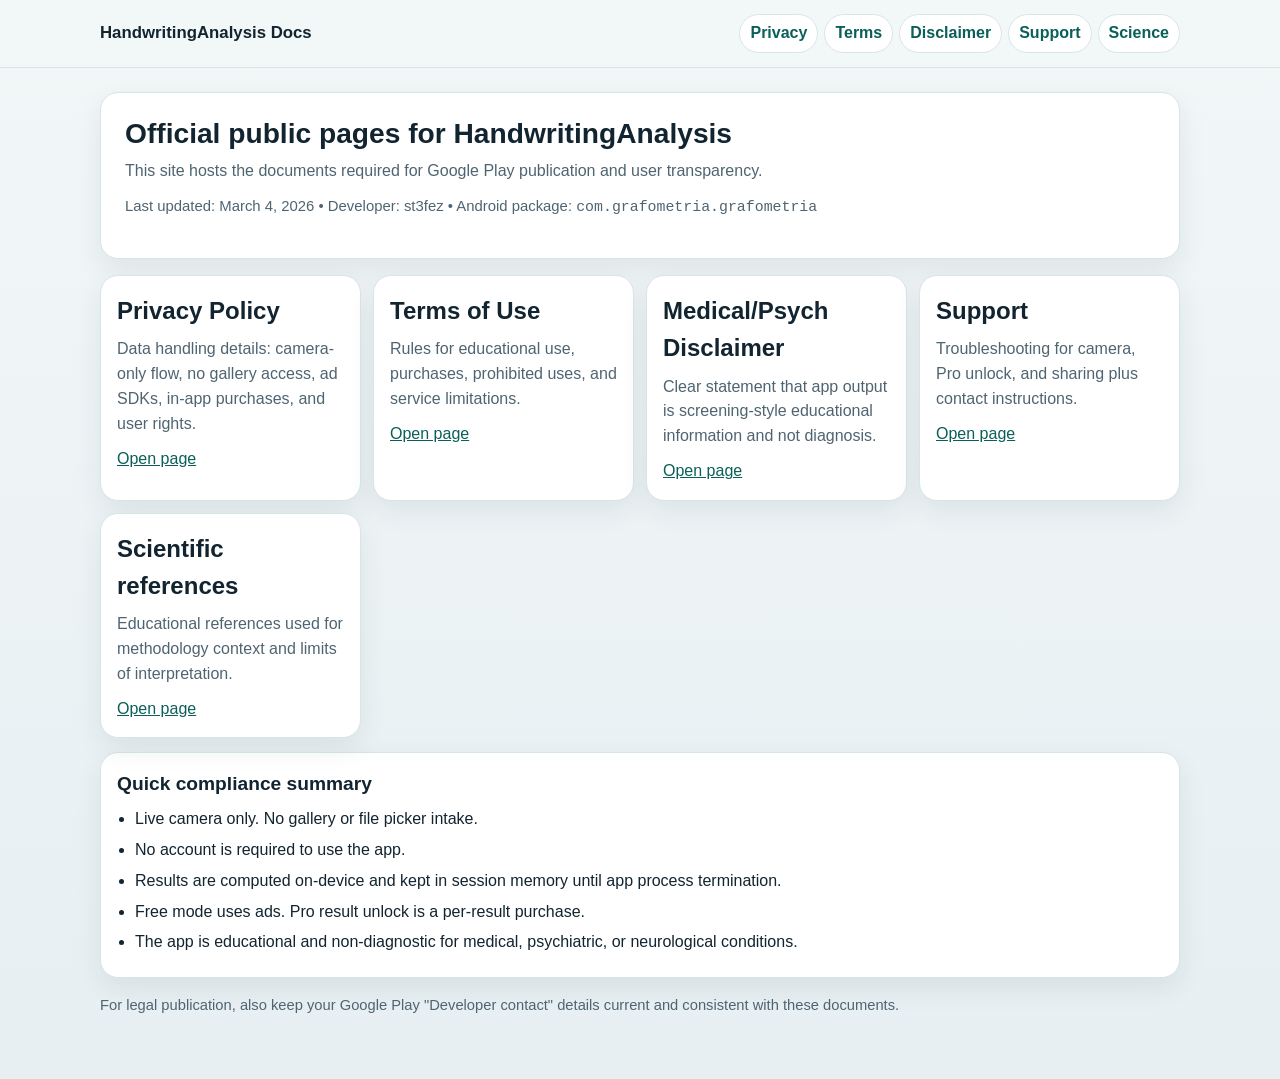
==== docs/index.html @ 009b464a "Initial project import with Play Store docs" ====
<!doctype html>
<html lang="en">
  <head>
    <meta charset="UTF-8" />
    <meta name="viewport" content="width=device-width, initial-scale=1.0" />
    <title>HandwritingAnalysis - Public Docs</title>
    <meta
      name="description"
      content="Official public documentation for HandwritingAnalysis: privacy policy, terms, disclaimer, support, and scientific references."
    />
    <link rel="stylesheet" href="./styles.css" />
  </head>
  <body>
    <header class="topbar">
      <div class="wrap nav">
        <a class="brand" href="./index.html">HandwritingAnalysis Docs</a>
        <nav class="links">
          <a href="./privacy-policy.html">Privacy</a>
          <a href="./terms-of-use.html">Terms</a>
          <a href="./disclaimer.html">Disclaimer</a>
          <a href="./support.html">Support</a>
          <a href="./scientific-references.html">Science</a>
        </nav>
      </div>
    </header>

    <main class="wrap">
      <section class="hero">
        <h1 class="title">Official public pages for HandwritingAnalysis</h1>
        <p class="subtitle">
          This site hosts the documents required for Google Play publication and
          user transparency.
        </p>
        <p class="meta">
          Last updated: March 4, 2026 • Developer: st3fez • Android package:
          <code>com.grafometria.grafometria</code>
        </p>
      </section>

      <section class="grid">
        <article class="card">
          <h2>Privacy Policy</h2>
          <p>
            Data handling details: camera-only flow, no gallery access, ad SDKs,
            in-app purchases, and user rights.
          </p>
          <a href="./privacy-policy.html">Open page</a>
        </article>
        <article class="card">
          <h2>Terms of Use</h2>
          <p>
            Rules for educational use, purchases, prohibited uses, and service
            limitations.
          </p>
          <a href="./terms-of-use.html">Open page</a>
        </article>
        <article class="card">
          <h2>Medical/Psych Disclaimer</h2>
          <p>
            Clear statement that app output is screening-style educational
            information and not diagnosis.
          </p>
          <a href="./disclaimer.html">Open page</a>
        </article>
        <article class="card">
          <h2>Support</h2>
          <p>
            Troubleshooting for camera, Pro unlock, and sharing plus contact
            instructions.
          </p>
          <a href="./support.html">Open page</a>
        </article>
        <article class="card">
          <h2>Scientific references</h2>
          <p>
            Educational references used for methodology context and limits of
            interpretation.
          </p>
          <a href="./scientific-references.html">Open page</a>
        </article>
      </section>

      <section class="card section">
        <h2>Quick compliance summary</h2>
        <ul class="list">
          <li>Live camera only. No gallery or file picker intake.</li>
          <li>No account is required to use the app.</li>
          <li>
            Results are computed on-device and kept in session memory until app
            process termination.
          </li>
          <li>Free mode uses ads. Pro result unlock is a per-result purchase.</li>
          <li>
            The app is educational and non-diagnostic for medical, psychiatric,
            or neurological conditions.
          </li>
        </ul>
      </section>

      <p class="footer">
        For legal publication, also keep your Google Play "Developer contact"
        details current and consistent with these documents.
      </p>
    </main>
  </body>
</html>
---- docs/styles.css ----
:root {
  --bg-a: #f2f7f8;
  --bg-b: #e7eff2;
  --surface: #ffffff;
  --surface-soft: #f7fbfc;
  --text: #122430;
  --muted: #4f6471;
  --line: #d7e4e8;
  --brand: #0f766e;
  --brand-strong: #0b5f59;
  --ok: #1e7a41;
  --warn: #9a6100;
  --risk: #a21c1c;
  --shadow: 0 10px 28px rgba(14, 36, 50, 0.08);
}

* {
  box-sizing: border-box;
}

html,
body {
  margin: 0;
  padding: 0;
}

body {
  font-family: "Segoe UI", "Noto Sans", Arial, sans-serif;
  color: var(--text);
  background: linear-gradient(180deg, var(--bg-a), var(--bg-b));
  line-height: 1.55;
}

a {
  color: var(--brand-strong);
}

.topbar {
  position: sticky;
  top: 0;
  z-index: 5;
  backdrop-filter: blur(6px);
  background: rgba(242, 247, 248, 0.88);
  border-bottom: 1px solid var(--line);
}

.wrap {
  width: min(1080px, calc(100% - 32px));
  margin: 0 auto;
}

.nav {
  display: flex;
  flex-wrap: wrap;
  align-items: center;
  justify-content: space-between;
  gap: 10px 16px;
  padding: 14px 0;
}

.brand {
  font-weight: 800;
  font-size: 1.05rem;
  color: var(--text);
  text-decoration: none;
}

.links {
  display: flex;
  flex-wrap: wrap;
  gap: 6px;
}

.links a {
  text-decoration: none;
  color: var(--brand-strong);
  font-weight: 600;
  padding: 6px 10px;
  border-radius: 999px;
  border: 1px solid var(--line);
  background: var(--surface);
}

main {
  padding: 24px 0 48px;
}

.hero,
.card {
  background: var(--surface);
  border: 1px solid var(--line);
  border-radius: 18px;
  box-shadow: var(--shadow);
}

.hero {
  padding: 24px;
  margin-bottom: 16px;
}

.title {
  margin: 0;
  font-size: clamp(1.5rem, 2.2vw, 2rem);
  line-height: 1.2;
}

.subtitle {
  margin: 8px 0 0;
  color: var(--muted);
  max-width: 72ch;
}

.meta {
  margin-top: 12px;
  font-size: 0.93rem;
  color: var(--muted);
}

.grid {
  display: grid;
  grid-template-columns: repeat(auto-fit, minmax(240px, 1fr));
  gap: 12px;
}

.card {
  padding: 16px;
}

.card h2,
.card h3 {
  margin-top: 0;
  margin-bottom: 8px;
}

.card p {
  margin: 0 0 10px;
  color: var(--muted);
}

.pill {
  display: inline-block;
  border-radius: 999px;
  padding: 4px 10px;
  font-size: 0.82rem;
  font-weight: 700;
}

.pill.ok {
  color: var(--ok);
  background: #e8f6ee;
}

.pill.warn {
  color: var(--warn);
  background: #fff4dd;
}

.pill.risk {
  color: var(--risk);
  background: #fde9e9;
}

.list {
  margin: 0;
  padding-left: 18px;
}

.list li {
  margin-bottom: 6px;
}

.section {
  margin-top: 14px;
}

.section h2 {
  margin: 0 0 8px;
  font-size: 1.2rem;
}

.section h3 {
  margin: 14px 0 6px;
  font-size: 1.02rem;
}

.note {
  border-left: 4px solid var(--brand);
  background: #ecf8f6;
  border-radius: 10px;
  padding: 10px 12px;
  color: #184643;
}

.danger {
  border-left: 4px solid var(--risk);
  background: #fee;
  border-radius: 10px;
  padding: 10px 12px;
  color: #4f1616;
}

table {
  width: 100%;
  border-collapse: collapse;
  font-size: 0.95rem;
}

th,
td {
  border: 1px solid var(--line);
  padding: 9px;
  vertical-align: top;
}

th {
  text-align: left;
  background: var(--surface-soft);
}

.footer {
  margin-top: 16px;
  color: var(--muted);
  font-size: 0.92rem;
}

@media (max-width: 680px) {
  .hero,
  .card {
    border-radius: 14px;
  }

  .links a {
    padding: 5px 8px;
    font-size: 0.9rem;
  }
}
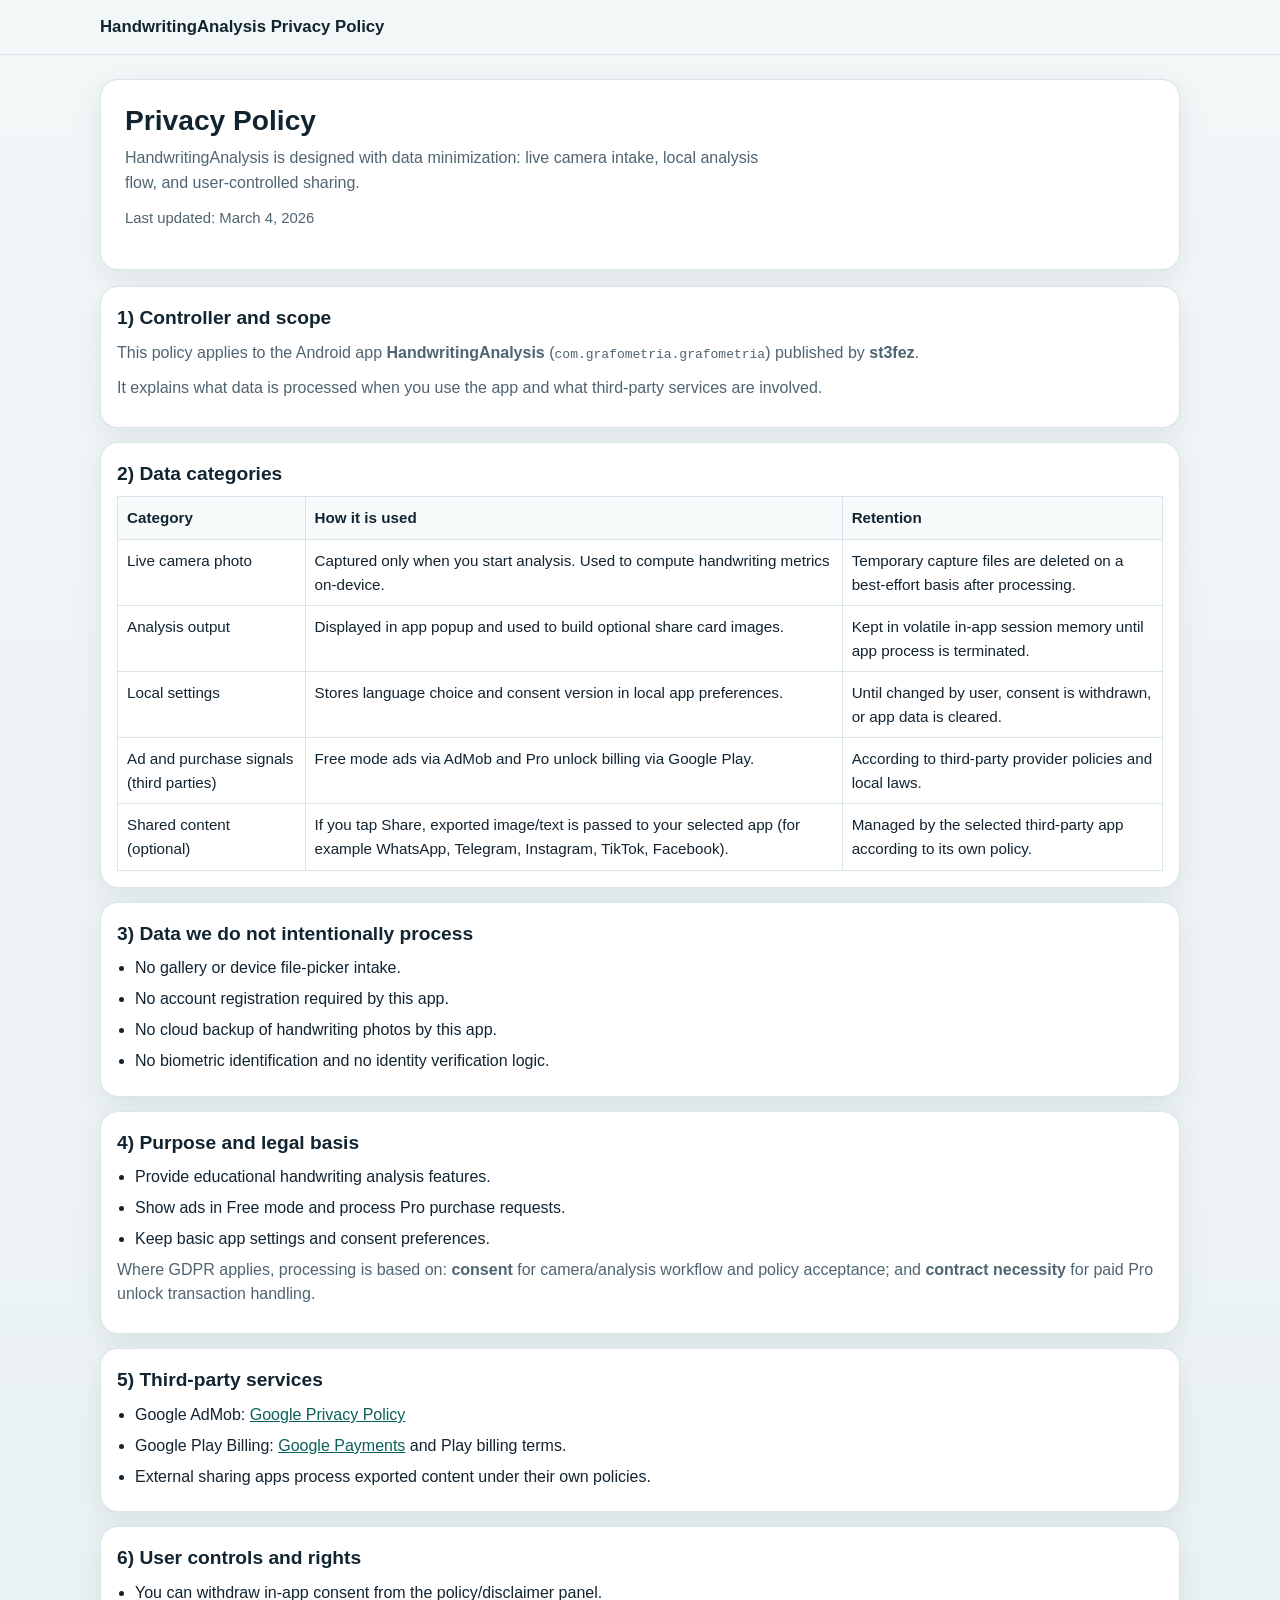
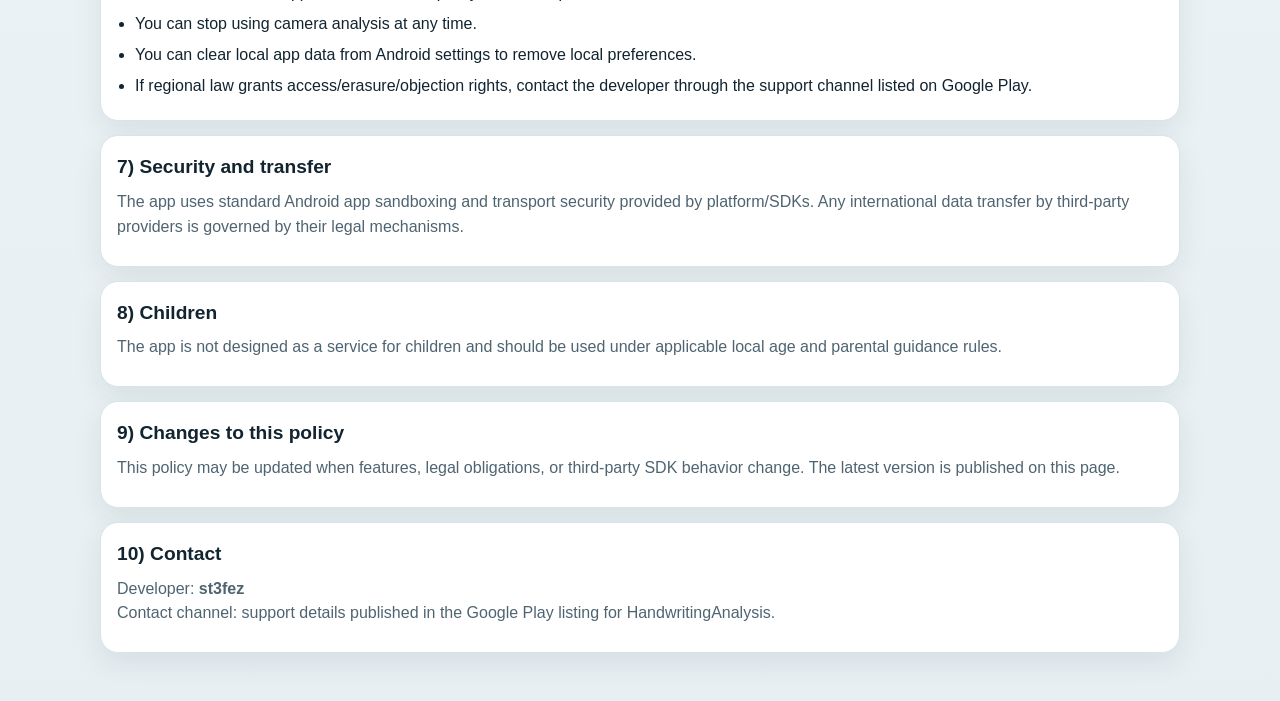
==== commit decf3509: "Limit GitHub Pages to privacy policy only" ====
--- a/docs/index.html
+++ b/docs/index.html
@@ -2,105 +2,14 @@
 <html lang="en">
   <head>
     <meta charset="UTF-8" />
+    <meta http-equiv="refresh" content="0; url=./privacy-policy.html" />
     <meta name="viewport" content="width=device-width, initial-scale=1.0" />
-    <title>HandwritingAnalysis - Public Docs</title>
-    <meta
-      name="description"
-      content="Official public documentation for HandwritingAnalysis: privacy policy, terms, disclaimer, support, and scientific references."
-    />
-    <link rel="stylesheet" href="./styles.css" />
+    <title>HandwritingAnalysis Privacy Policy</title>
   </head>
   <body>
-    <header class="topbar">
-      <div class="wrap nav">
-        <a class="brand" href="./index.html">HandwritingAnalysis Docs</a>
-        <nav class="links">
-          <a href="./privacy-policy.html">Privacy</a>
-          <a href="./terms-of-use.html">Terms</a>
-          <a href="./disclaimer.html">Disclaimer</a>
-          <a href="./support.html">Support</a>
-          <a href="./scientific-references.html">Science</a>
-        </nav>
-      </div>
-    </header>
-
-    <main class="wrap">
-      <section class="hero">
-        <h1 class="title">Official public pages for HandwritingAnalysis</h1>
-        <p class="subtitle">
-          This site hosts the documents required for Google Play publication and
-          user transparency.
-        </p>
-        <p class="meta">
-          Last updated: March 4, 2026 • Developer: st3fez • Android package:
-          <code>com.grafometria.grafometria</code>
-        </p>
-      </section>
-
-      <section class="grid">
-        <article class="card">
-          <h2>Privacy Policy</h2>
-          <p>
-            Data handling details: camera-only flow, no gallery access, ad SDKs,
-            in-app purchases, and user rights.
-          </p>
-          <a href="./privacy-policy.html">Open page</a>
-        </article>
-        <article class="card">
-          <h2>Terms of Use</h2>
-          <p>
-            Rules for educational use, purchases, prohibited uses, and service
-            limitations.
-          </p>
-          <a href="./terms-of-use.html">Open page</a>
-        </article>
-        <article class="card">
-          <h2>Medical/Psych Disclaimer</h2>
-          <p>
-            Clear statement that app output is screening-style educational
-            information and not diagnosis.
-          </p>
-          <a href="./disclaimer.html">Open page</a>
-        </article>
-        <article class="card">
-          <h2>Support</h2>
-          <p>
-            Troubleshooting for camera, Pro unlock, and sharing plus contact
-            instructions.
-          </p>
-          <a href="./support.html">Open page</a>
-        </article>
-        <article class="card">
-          <h2>Scientific references</h2>
-          <p>
-            Educational references used for methodology context and limits of
-            interpretation.
-          </p>
-          <a href="./scientific-references.html">Open page</a>
-        </article>
-      </section>
-
-      <section class="card section">
-        <h2>Quick compliance summary</h2>
-        <ul class="list">
-          <li>Live camera only. No gallery or file picker intake.</li>
-          <li>No account is required to use the app.</li>
-          <li>
-            Results are computed on-device and kept in session memory until app
-            process termination.
-          </li>
-          <li>Free mode uses ads. Pro result unlock is a per-result purchase.</li>
-          <li>
-            The app is educational and non-diagnostic for medical, psychiatric,
-            or neurological conditions.
-          </li>
-        </ul>
-      </section>
-
-      <p class="footer">
-        For legal publication, also keep your Google Play "Developer contact"
-        details current and consistent with these documents.
-      </p>
-    </main>
+    <p>
+      Redirecting to
+      <a href="./privacy-policy.html">Privacy Policy</a>.
+    </p>
   </body>
 </html>
